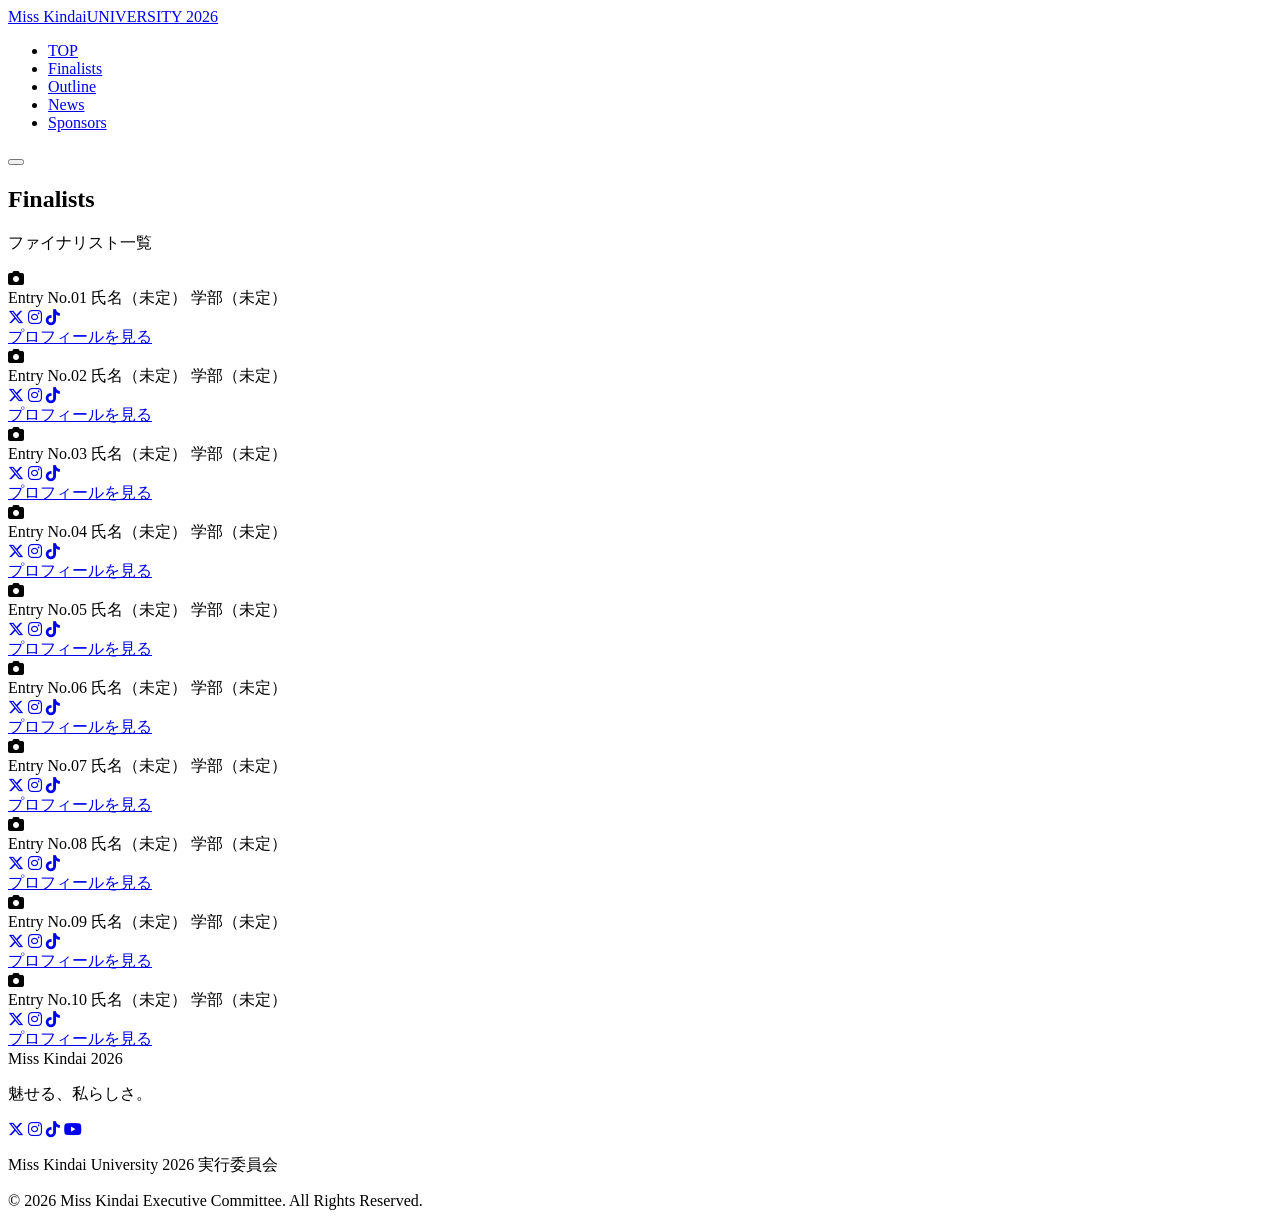
==== finalists.html @ e8363df0 "Add files via upload" ====
<!DOCTYPE html>
<html lang="ja">
<head>
  <meta charset="UTF-8">
  <meta name="viewport" content="width=device-width, initial-scale=1.0">
  <title>Finalists | ミス近畿大学2026</title>
  <meta name="description" content="ミス近畿大学2026 ファイナリスト一覧。">
  <link rel="preconnect" href="https://fonts.googleapis.com">
  <link rel="preconnect" href="https://fonts.gstatic.com" crossorigin>
  <link href="https://fonts.googleapis.com/css2?family=Cormorant+Garamond:wght@500;600;700&family=Noto+Sans+JP:wght@400;500;600;700&display=swap" rel="stylesheet">
  <link rel="stylesheet" href="https://cdnjs.cloudflare.com/ajax/libs/font-awesome/6.5.1/css/all.min.css">
  <link rel="stylesheet" href="css/style.css">
</head>
<body>

  <!-- ===== Header ===== -->
  <header class="header header--solid" id="header">
    <div class="header__inner">
      <a href="index.html" class="logo">Miss Kindai<span>UNIVERSITY 2026</span></a>
      <nav class="nav" id="nav">
        <ul class="nav__list">
          <li><a href="index.html">TOP</a></li>
          <li><a href="finalists.html">Finalists</a></li>
          <li><a href="outline.html">Outline</a></li>
          <li><a href="news.html">News</a></li>
          <li><a href="sponsors.html">Sponsors</a></li>
        </ul>
      </nav>
      <button class="hamburger" id="hamburger" aria-label="メニュー">
        <span></span><span></span><span></span>
      </button>
    </div>
  </header>

  <!-- ===== Page hero ===== -->
  <section class="page-hero">
    <h1>Finalists</h1>
    <p>ファイナリスト一覧</p>
  </section>

  <!-- ===== Finalists grid ===== -->
  <section class="section">
    <div class="container">
      <div class="cards cards--4" id="finalist-grid">
        <!-- 10 cards injected below -->
      </div>
    </div>
  </section>

  <!-- ===== Footer ===== -->
  <footer class="footer">
    <div class="footer__logo">Miss Kindai 2026</div>
    <p class="footer__catch">魅せる、私らしさ。</p>
    <div class="footer__sns">
      <a href="#" aria-label="X"><i class="fa-brands fa-x-twitter"></i></a>
      <a href="#" aria-label="Instagram"><i class="fa-brands fa-instagram"></i></a>
      <a href="#" aria-label="TikTok"><i class="fa-brands fa-tiktok"></i></a>
      <a href="#" aria-label="YouTube"><i class="fa-brands fa-youtube"></i></a>
    </div>
    <p class="footer__org">Miss Kindai University 2026 実行委員会</p>
    <p class="footer__copy">© 2026 Miss Kindai Executive Committee. All Rights Reserved.</p>
  </footer>

  <script>
    // Generate 10 finalist cards
    const grid = document.getElementById('finalist-grid');
    let html = '';
    for (let i = 1; i <= 10; i++) {
      const no = String(i).padStart(2, '0');
      html += `
        <article class="card">
          <div class="placeholder-img ratio-34"><i class="fa-solid fa-camera"></i></div>
          <div class="card__body">
            <span class="card__no">Entry No.${no}</span>
            <span class="card__name">氏名（未定）</span>
            <span class="card__dept">学部（未定）</span>
            <div class="card__sns">
              <a href="#" aria-label="X"><i class="fa-brands fa-x-twitter"></i></a>
              <a href="#" aria-label="Instagram"><i class="fa-brands fa-instagram"></i></a>
              <a href="#" aria-label="TikTok"><i class="fa-brands fa-tiktok"></i></a>
            </div>
            <a href="profile.html" class="btn btn--ghost btn--sm">プロフィールを見る</a>
          </div>
        </article>`;
    }
    grid.innerHTML = html;

    // Hamburger
    const hamburger = document.getElementById('hamburger');
    const nav = document.getElementById('nav');
    hamburger.addEventListener('click', () => {
      hamburger.classList.toggle('is-open');
      nav.classList.toggle('is-open');
    });
    nav.querySelectorAll('a').forEach(a => a.addEventListener('click', () => {
      hamburger.classList.remove('is-open');
      nav.classList.remove('is-open');
    }));
  </script>
</body>
</html>
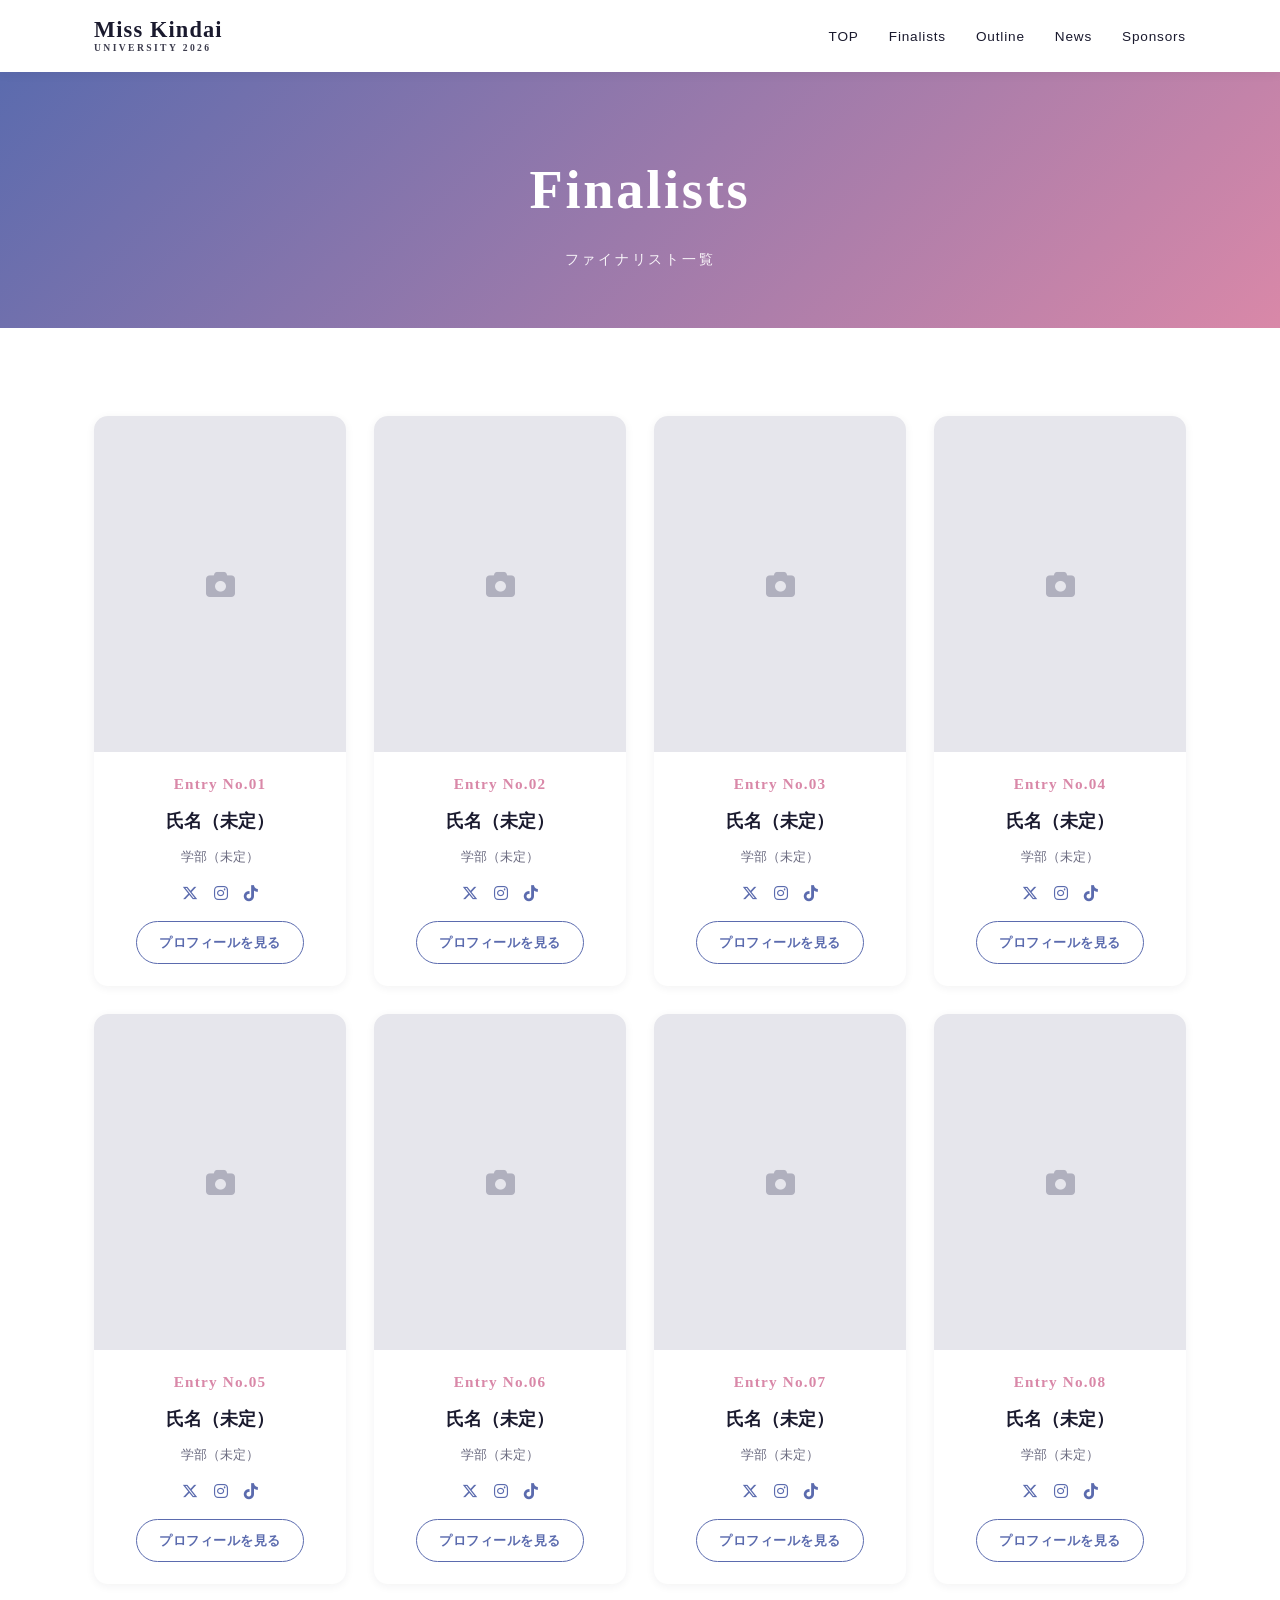
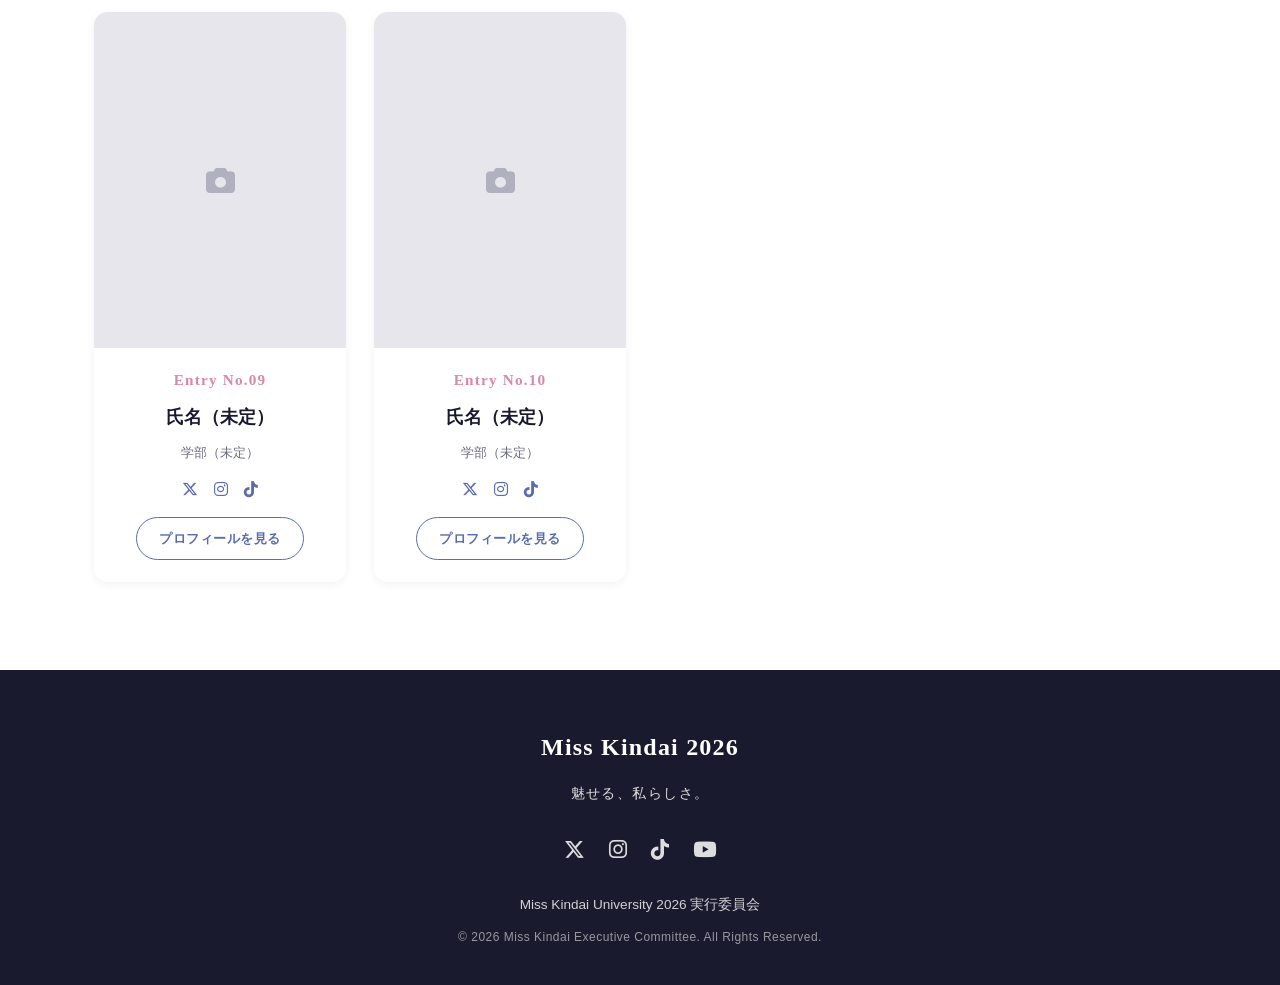
==== commit 6e4173c0: "Add files via upload" ====
--- a/finalists.html
+++ b/finalists.html
@@ -9,7 +9,7 @@
   <link rel="preconnect" href="https://fonts.gstatic.com" crossorigin>
   <link href="https://fonts.googleapis.com/css2?family=Cormorant+Garamond:wght@500;600;700&family=Noto+Sans+JP:wght@400;500;600;700&display=swap" rel="stylesheet">
   <link rel="stylesheet" href="https://cdnjs.cloudflare.com/ajax/libs/font-awesome/6.5.1/css/all.min.css">
-  <link rel="stylesheet" href="css/style.css">
+  <link rel="stylesheet" href="style.css">
 </head>
 <body>
 
--- a/style.css
+++ b/style.css
@@ -0,0 +1,797 @@
+/* ============================================
+   Miss Kindai 2026 — Common Stylesheet
+   ============================================ */
+
+:root {
+  --blue: #5B6BAE;
+  --pink: #D988A8;
+  --white: #FFFFFF;
+  --bg-sub: #F7F7FA;
+  --text: #1A1A2E;
+  --text-light: #6B6B80;
+  --gold: #C9A24B;
+  --gradient: linear-gradient(135deg, #5B6BAE, #D988A8);
+  --shadow-sm: 0 2px 10px rgba(26, 26, 46, 0.06);
+  --shadow-md: 0 8px 30px rgba(26, 26, 46, 0.10);
+  --radius: 14px;
+  --header-h: 72px;
+  --maxw: 1140px;
+}
+
+/* ---------- Reset ---------- */
+* { margin: 0; padding: 0; box-sizing: border-box; }
+
+html { scroll-behavior: smooth; }
+
+body {
+  font-family: "Noto Sans JP", sans-serif;
+  color: var(--text);
+  background: var(--white);
+  line-height: 1.8;
+  -webkit-font-smoothing: antialiased;
+  overflow-x: hidden;
+}
+
+img { max-width: 100%; display: block; }
+
+a { color: inherit; text-decoration: none; }
+
+ul { list-style: none; }
+
+.serif {
+  font-family: "Cormorant Garamond", "Noto Sans JP", serif;
+}
+
+/* ---------- Layout helpers ---------- */
+.container {
+  width: 100%;
+  max-width: var(--maxw);
+  margin: 0 auto;
+  padding: 0 24px;
+}
+
+.section {
+  padding: 88px 0;
+}
+
+.section--sub { background: var(--bg-sub); }
+
+.section-head {
+  text-align: center;
+  margin-bottom: 56px;
+}
+
+.section-head .en {
+  font-family: "Cormorant Garamond", serif;
+  font-size: 2.6rem;
+  font-weight: 600;
+  letter-spacing: 0.04em;
+  background: var(--gradient);
+  -webkit-background-clip: text;
+  background-clip: text;
+  -webkit-text-fill-color: transparent;
+  line-height: 1.2;
+}
+
+.section-head .ja {
+  display: block;
+  font-size: 0.85rem;
+  letter-spacing: 0.2em;
+  color: var(--text-light);
+  margin-top: 6px;
+}
+
+/* ---------- Buttons ---------- */
+.btn {
+  display: inline-flex;
+  align-items: center;
+  gap: 8px;
+  padding: 13px 32px;
+  border-radius: 999px;
+  font-size: 0.9rem;
+  font-weight: 600;
+  letter-spacing: 0.04em;
+  cursor: pointer;
+  border: none;
+  transition: transform 0.25s ease, box-shadow 0.25s ease, opacity 0.25s ease;
+}
+
+.btn--primary {
+  background: var(--gradient);
+  color: #fff;
+  box-shadow: 0 6px 20px rgba(91, 107, 174, 0.35);
+}
+.btn--primary:hover { transform: translateY(-2px); box-shadow: 0 10px 26px rgba(217, 136, 168, 0.4); }
+
+.btn--ghost {
+  background: transparent;
+  color: var(--blue);
+  border: 1.5px solid var(--blue);
+}
+.btn--ghost:hover { background: var(--blue); color: #fff; }
+
+.btn--sm { padding: 9px 22px; font-size: 0.8rem; }
+
+/* ---------- Header ---------- */
+.header {
+  position: fixed;
+  inset: 0 0 auto 0;
+  height: var(--header-h);
+  display: flex;
+  align-items: center;
+  z-index: 100;
+  background: transparent;
+  transition: background 0.35s ease, box-shadow 0.35s ease;
+}
+
+.header__inner {
+  width: 100%;
+  max-width: var(--maxw);
+  margin: 0 auto;
+  padding: 0 24px;
+  display: flex;
+  align-items: center;
+  justify-content: space-between;
+}
+
+.logo {
+  font-family: "Cormorant Garamond", serif;
+  font-size: 1.4rem;
+  font-weight: 600;
+  letter-spacing: 0.05em;
+  color: #fff;
+  transition: color 0.35s ease;
+  line-height: 1.1;
+}
+.logo span { display: block; font-size: 0.6rem; letter-spacing: 0.25em; font-family: "Noto Sans JP"; opacity: 0.85; }
+
+.nav__list {
+  display: flex;
+  align-items: center;
+  gap: 30px;
+}
+
+.nav__list a {
+  font-size: 0.85rem;
+  font-weight: 500;
+  letter-spacing: 0.06em;
+  color: #fff;
+  position: relative;
+  transition: color 0.35s ease;
+}
+.nav__list a::after {
+  content: "";
+  position: absolute;
+  left: 0; bottom: -6px;
+  width: 0; height: 2px;
+  background: var(--gradient);
+  transition: width 0.3s ease;
+}
+.nav__list a:hover::after { width: 100%; }
+
+/* scrolled state — white background */
+.header.is-scrolled {
+  background: rgba(255, 255, 255, 0.96);
+  box-shadow: var(--shadow-sm);
+  backdrop-filter: blur(8px);
+}
+.header.is-scrolled .logo { color: var(--text); }
+.header.is-scrolled .nav__list a { color: var(--text); }
+.header.is-scrolled .hamburger span { background: var(--text); }
+
+/* on inner pages (no hero) header is always solid */
+.header--solid {
+  background: rgba(255, 255, 255, 0.96);
+  box-shadow: var(--shadow-sm);
+  backdrop-filter: blur(8px);
+}
+.header--solid .logo { color: var(--text); }
+.header--solid .nav__list a { color: var(--text); }
+.header--solid .hamburger span { background: var(--text); }
+
+/* Hamburger */
+.hamburger {
+  display: none;
+  flex-direction: column;
+  gap: 5px;
+  width: 30px;
+  height: 24px;
+  background: none;
+  border: none;
+  cursor: pointer;
+  justify-content: center;
+  z-index: 110;
+}
+.hamburger span {
+  display: block;
+  height: 2px;
+  width: 100%;
+  background: #fff;
+  border-radius: 2px;
+  transition: transform 0.3s ease, opacity 0.3s ease, background 0.35s ease;
+}
+.hamburger.is-open span:nth-child(1) { transform: translateY(7px) rotate(45deg); }
+.hamburger.is-open span:nth-child(2) { opacity: 0; }
+.hamburger.is-open span:nth-child(3) { transform: translateY(-7px) rotate(-45deg); }
+
+/* ---------- Hero ---------- */
+.hero {
+  position: relative;
+  min-height: 100vh;
+  display: flex;
+  align-items: center;
+  justify-content: center;
+  text-align: center;
+  color: #fff;
+  overflow: hidden;
+}
+.hero__bg {
+  position: absolute;
+  inset: 0;
+  background: var(--gradient);
+  z-index: -2;
+}
+/* placeholder overlay where a hero image can be dropped in */
+.hero__bg::after {
+  content: "";
+  position: absolute;
+  inset: 0;
+  background: radial-gradient(circle at 30% 30%, rgba(255,255,255,0.18), transparent 60%),
+              radial-gradient(circle at 80% 70%, rgba(255,255,255,0.12), transparent 55%);
+}
+.hero__overlay {
+  position: absolute;
+  inset: 0;
+  background: rgba(26, 26, 46, 0.12);
+  z-index: -1;
+}
+.hero__inner { padding: 0 24px; }
+.hero__sub {
+  font-family: "Cormorant Garamond", serif;
+  font-size: 1.1rem;
+  letter-spacing: 0.3em;
+  text-transform: uppercase;
+  opacity: 0.9;
+  margin-bottom: 18px;
+}
+.hero__title {
+  font-size: clamp(2.6rem, 8vw, 5rem);
+  font-weight: 700;
+  letter-spacing: 0.08em;
+  line-height: 1.3;
+  text-shadow: 0 4px 24px rgba(26,26,46,0.25);
+}
+.hero__year {
+  font-family: "Cormorant Garamond", serif;
+  font-size: 1rem;
+  letter-spacing: 0.25em;
+  margin-top: 22px;
+  opacity: 0.9;
+}
+.hero__cta { margin-top: 38px; }
+.hero__scroll {
+  position: absolute;
+  bottom: 26px;
+  left: 50%;
+  transform: translateX(-50%);
+  font-size: 0.7rem;
+  letter-spacing: 0.2em;
+  opacity: 0.85;
+  animation: float 2s ease-in-out infinite;
+}
+@keyframes float { 0%,100%{transform:translate(-50%,0);} 50%{transform:translate(-50%,8px);} }
+
+/* ---------- Page hero (inner pages) ---------- */
+.page-hero {
+  margin-top: var(--header-h);
+  padding: 70px 0 56px;
+  text-align: center;
+  background: var(--gradient);
+  color: #fff;
+}
+.page-hero h1 {
+  font-family: "Cormorant Garamond", serif;
+  font-size: clamp(2.4rem, 6vw, 3.4rem);
+  font-weight: 600;
+  letter-spacing: 0.05em;
+}
+.page-hero p {
+  font-size: 0.85rem;
+  letter-spacing: 0.2em;
+  margin-top: 8px;
+  opacity: 0.92;
+}
+
+/* ---------- Placeholder image ---------- */
+.placeholder-img {
+  background: #E6E6EC;
+  display: flex;
+  align-items: center;
+  justify-content: center;
+  color: #B0B0BE;
+  font-size: 1.8rem;
+  border-radius: var(--radius);
+  overflow: hidden;
+}
+.placeholder-img.ratio-34 { aspect-ratio: 3 / 4; }
+.placeholder-img.ratio-43 { aspect-ratio: 4 / 3; }
+.placeholder-img.ratio-169 { aspect-ratio: 16 / 9; }
+.placeholder-img.ratio-21 { aspect-ratio: 2 / 1; }
+
+/* ---------- Concept ---------- */
+.concept { text-align: center; }
+.concept__catch {
+  font-size: clamp(1.6rem, 4vw, 2.4rem);
+  font-weight: 700;
+  letter-spacing: 0.06em;
+  margin-bottom: 28px;
+  background: var(--gradient);
+  -webkit-background-clip: text;
+  background-clip: text;
+  -webkit-text-fill-color: transparent;
+}
+.concept__text {
+  max-width: 760px;
+  margin: 0 auto;
+  font-size: 0.98rem;
+  color: #3a3a4d;
+  text-align: justify;
+}
+
+/* ---------- Finalist cards grid ---------- */
+.cards {
+  display: grid;
+  gap: 28px;
+}
+.cards--3 { grid-template-columns: repeat(3, 1fr); }
+.cards--4 { grid-template-columns: repeat(4, 1fr); }
+
+.card {
+  background: #fff;
+  border-radius: var(--radius);
+  overflow: hidden;
+  box-shadow: var(--shadow-sm);
+  transition: transform 0.3s ease, box-shadow 0.3s ease;
+  display: flex;
+  flex-direction: column;
+}
+.card:hover { transform: translateY(-6px); box-shadow: var(--shadow-md); }
+.card .placeholder-img { border-radius: 0; }
+.card__body {
+  padding: 18px 18px 22px;
+  text-align: center;
+  display: flex;
+  flex-direction: column;
+  gap: 8px;
+  flex: 1;
+}
+.card__no {
+  font-family: "Cormorant Garamond", serif;
+  font-size: 0.95rem;
+  letter-spacing: 0.08em;
+  color: var(--pink);
+  font-weight: 600;
+}
+.card__name {
+  font-size: 1.1rem;
+  font-weight: 600;
+}
+.card__dept {
+  font-size: 0.8rem;
+  color: var(--text-light);
+}
+.card__sns {
+  display: flex;
+  justify-content: center;
+  gap: 16px;
+  font-size: 1rem;
+  color: var(--blue);
+  margin: 4px 0;
+}
+.card__sns a:hover { color: var(--pink); }
+.card .btn { margin-top: auto; align-self: center; }
+
+/* ---------- Schedule ---------- */
+.schedule-list {
+  max-width: 720px;
+  margin: 0 auto;
+}
+.schedule-item {
+  display: flex;
+  align-items: center;
+  gap: 24px;
+  padding: 18px 4px;
+  border-bottom: 1px solid #E6E6EC;
+}
+.schedule-item__date {
+  font-family: "Cormorant Garamond", serif;
+  font-weight: 600;
+  color: var(--blue);
+  flex: 0 0 130px;
+  font-size: 1rem;
+  letter-spacing: 0.02em;
+}
+.schedule-item__label { font-size: 0.95rem; }
+.schedule-item.is-final {
+  background: linear-gradient(135deg, rgba(91,107,174,0.08), rgba(217,136,168,0.08));
+  border-radius: var(--radius);
+  border-bottom: none;
+  padding: 22px;
+  margin-top: 12px;
+}
+.schedule-item.is-final .schedule-item__date { color: var(--pink); }
+.schedule-item.is-final .schedule-item__label { font-weight: 600; }
+.schedule-item__place {
+  display: block;
+  font-size: 0.82rem;
+  color: var(--text-light);
+  margin-top: 2px;
+}
+
+/* ---------- Timeline (outline) ---------- */
+.timeline {
+  max-width: 720px;
+  margin: 0 auto;
+  position: relative;
+  padding-left: 28px;
+}
+.timeline::before {
+  content: "";
+  position: absolute;
+  left: 7px; top: 6px; bottom: 6px;
+  width: 2px;
+  background: var(--gradient);
+}
+.timeline__item {
+  position: relative;
+  padding: 0 0 30px 24px;
+}
+.timeline__item::before {
+  content: "";
+  position: absolute;
+  left: -28px; top: 6px;
+  width: 16px; height: 16px;
+  border-radius: 50%;
+  background: #fff;
+  border: 3px solid var(--blue);
+}
+.timeline__item.is-final::before { border-color: var(--pink); background: var(--pink); }
+.timeline__date {
+  font-family: "Cormorant Garamond", serif;
+  font-weight: 600;
+  color: var(--blue);
+  font-size: 0.95rem;
+}
+.timeline__item.is-final .timeline__date { color: var(--pink); }
+.timeline__label { font-size: 0.95rem; }
+
+/* ---------- News list ---------- */
+.news-list { max-width: 820px; margin: 0 auto; }
+.news-row {
+  display: flex;
+  align-items: center;
+  gap: 20px;
+  padding: 22px 8px;
+  border-bottom: 1px solid #E6E6EC;
+  transition: background 0.25s ease;
+}
+.news-row:hover { background: var(--bg-sub); }
+.news-row__date {
+  font-family: "Cormorant Garamond", serif;
+  font-weight: 600;
+  color: var(--text-light);
+  flex: 0 0 96px;
+  font-size: 0.95rem;
+}
+.badge {
+  flex: 0 0 auto;
+  font-size: 0.72rem;
+  font-weight: 600;
+  letter-spacing: 0.05em;
+  padding: 4px 14px;
+  border-radius: 999px;
+  color: #fff;
+  white-space: nowrap;
+}
+.badge--info { background: var(--blue); }
+.badge--event { background: var(--pink); }
+.badge--result { background: var(--gold); }
+.news-row__title {
+  font-size: 0.95rem;
+  flex: 1;
+}
+.news-row:hover .news-row__title { color: var(--blue); }
+
+/* ---------- Info table ---------- */
+.info-table {
+  width: 100%;
+  max-width: 760px;
+  margin: 0 auto;
+  border-collapse: collapse;
+}
+.info-table th, .info-table td {
+  text-align: left;
+  padding: 18px 16px;
+  border-bottom: 1px solid #E6E6EC;
+  font-size: 0.95rem;
+}
+.info-table th {
+  width: 220px;
+  color: var(--blue);
+  font-weight: 600;
+  letter-spacing: 0.04em;
+}
+
+/* ---------- Judging cards ---------- */
+.judge-grid {
+  display: grid;
+  grid-template-columns: repeat(5, 1fr);
+  gap: 18px;
+}
+.judge-card {
+  background: #fff;
+  border-radius: var(--radius);
+  padding: 28px 16px;
+  text-align: center;
+  box-shadow: var(--shadow-sm);
+  transition: transform 0.3s ease;
+}
+.judge-card:hover { transform: translateY(-5px); }
+.judge-card__icon {
+  font-size: 1.8rem;
+  background: var(--gradient);
+  -webkit-background-clip: text;
+  background-clip: text;
+  -webkit-text-fill-color: transparent;
+  margin-bottom: 12px;
+}
+.judge-card__pct {
+  font-family: "Cormorant Garamond", serif;
+  font-size: 1.6rem;
+  font-weight: 700;
+  color: var(--pink);
+}
+.judge-card__title { font-size: 0.9rem; font-weight: 600; margin: 6px 0; }
+.judge-card__desc { font-size: 0.78rem; color: var(--text-light); }
+
+.note-box {
+  max-width: 760px;
+  margin: 36px auto 0;
+  background: linear-gradient(135deg, rgba(91,107,174,0.07), rgba(217,136,168,0.07));
+  border-left: 4px solid var(--pink);
+  border-radius: 10px;
+  padding: 22px 26px;
+  font-size: 0.9rem;
+}
+.note-box strong { color: var(--blue); }
+
+/* ---------- Support cards ---------- */
+.support-grid {
+  display: grid;
+  grid-template-columns: repeat(3, 1fr);
+  gap: 24px;
+}
+.support-card {
+  background: #fff;
+  border-radius: var(--radius);
+  padding: 32px 24px;
+  text-align: center;
+  box-shadow: var(--shadow-sm);
+}
+.support-card__icon {
+  font-size: 2rem;
+  color: var(--pink);
+  margin-bottom: 14px;
+}
+.support-card h3 { font-size: 1.05rem; margin-bottom: 10px; }
+.support-card p { font-size: 0.85rem; color: var(--text-light); }
+
+/* ---------- Profile page ---------- */
+.profile-grid {
+  display: grid;
+  grid-template-columns: 1fr 1.2fr;
+  gap: 48px;
+  align-items: start;
+}
+.profile-photos { display: flex; flex-direction: column; gap: 14px; }
+.profile-photos__sub {
+  display: grid;
+  grid-template-columns: repeat(3, 1fr);
+  gap: 14px;
+}
+.profile-info__no {
+  font-family: "Cormorant Garamond", serif;
+  font-size: 1.2rem;
+  color: var(--pink);
+  font-weight: 600;
+  letter-spacing: 0.08em;
+}
+.profile-info__name {
+  font-family: "Cormorant Garamond", serif;
+  font-size: 2.6rem;
+  font-weight: 600;
+  line-height: 1.2;
+  margin: 4px 0 24px;
+}
+.profile-table { width: 100%; border-collapse: collapse; margin-bottom: 28px; }
+.profile-table th, .profile-table td {
+  text-align: left;
+  padding: 12px 10px;
+  border-bottom: 1px solid #E6E6EC;
+  font-size: 0.9rem;
+}
+.profile-table th { width: 110px; color: var(--blue); font-weight: 600; }
+.profile-block { margin-bottom: 24px; }
+.profile-block h3 {
+  font-size: 0.95rem;
+  color: var(--blue);
+  margin-bottom: 8px;
+  padding-left: 12px;
+  border-left: 3px solid var(--pink);
+}
+.profile-block p { font-size: 0.9rem; color: #3a3a4d; }
+.profile-sns {
+  display: flex;
+  gap: 20px;
+  font-size: 1.3rem;
+  color: var(--blue);
+  margin-bottom: 28px;
+}
+.profile-sns a:hover { color: var(--pink); }
+.back-link {
+  display: inline-block;
+  margin-top: 40px;
+  font-size: 0.9rem;
+  color: var(--blue);
+  font-weight: 500;
+}
+.back-link:hover { color: var(--pink); }
+
+/* ---------- Sponsors ---------- */
+.sponsor-intro {
+  max-width: 720px;
+  margin: 0 auto 56px;
+  text-align: center;
+  font-size: 0.96rem;
+  color: #3a3a4d;
+}
+.sponsor-grid {
+  display: grid;
+  grid-template-columns: repeat(3, 1fr);
+  gap: 28px;
+}
+.sponsor-item { text-align: center; }
+.sponsor-item .placeholder-img { margin-bottom: 12px; }
+.sponsor-item__name { font-size: 0.9rem; color: var(--text-light); font-weight: 500; }
+
+.recruit-grid {
+  display: grid;
+  grid-template-columns: repeat(3, 1fr);
+  gap: 24px;
+  margin-top: 12px;
+}
+.recruit-card {
+  background: #fff;
+  border-radius: var(--radius);
+  padding: 30px 24px;
+  text-align: center;
+  box-shadow: var(--shadow-sm);
+}
+.recruit-card__icon { font-size: 1.8rem; color: var(--blue); margin-bottom: 12px; }
+.recruit-card h3 { font-size: 1rem; margin-bottom: 8px; }
+.recruit-card p { font-size: 0.83rem; color: var(--text-light); }
+.recruit-contact {
+  text-align: center;
+  margin-top: 40px;
+  font-size: 0.95rem;
+}
+.recruit-contact a { color: var(--blue); font-weight: 600; }
+
+/* ---------- SNS section ---------- */
+.sns-links {
+  display: flex;
+  justify-content: center;
+  gap: 28px;
+  font-size: 2rem;
+}
+.sns-links a {
+  width: 64px; height: 64px;
+  border-radius: 50%;
+  display: flex;
+  align-items: center;
+  justify-content: center;
+  background: #fff;
+  color: var(--blue);
+  box-shadow: var(--shadow-sm);
+  transition: transform 0.3s ease, color 0.3s ease, background 0.3s ease;
+}
+.sns-links a:hover {
+  transform: translateY(-4px);
+  background: var(--gradient);
+  color: #fff;
+}
+
+/* ---------- Footer ---------- */
+.footer {
+  background: var(--text);
+  color: #fff;
+  text-align: center;
+  padding: 56px 24px 36px;
+}
+.footer__logo {
+  font-family: "Cormorant Garamond", serif;
+  font-size: 1.5rem;
+  font-weight: 600;
+  letter-spacing: 0.05em;
+}
+.footer__catch {
+  font-size: 0.9rem;
+  letter-spacing: 0.1em;
+  opacity: 0.85;
+  margin: 12px 0 24px;
+}
+.footer__sns {
+  display: flex;
+  justify-content: center;
+  gap: 24px;
+  font-size: 1.3rem;
+  margin-bottom: 24px;
+}
+.footer__sns a { opacity: 0.85; transition: opacity 0.25s ease, color 0.25s ease; }
+.footer__sns a:hover { opacity: 1; color: var(--pink); }
+.footer__org { font-size: 0.85rem; opacity: 0.8; }
+.footer__copy {
+  font-size: 0.75rem;
+  opacity: 0.55;
+  margin-top: 10px;
+  letter-spacing: 0.04em;
+}
+
+/* ============================================
+   Responsive
+   ============================================ */
+@media (max-width: 920px) {
+  .cards--4 { grid-template-columns: repeat(2, 1fr); }
+  .judge-grid { grid-template-columns: repeat(2, 1fr); }
+  .support-grid, .recruit-grid, .sponsor-grid { grid-template-columns: repeat(2, 1fr); }
+  .profile-grid { grid-template-columns: 1fr; gap: 32px; }
+}
+
+@media (max-width: 768px) {
+  .section { padding: 60px 0; }
+  .section-head .en { font-size: 2.1rem; }
+
+  /* mobile nav */
+  .hamburger { display: flex; }
+  .nav {
+    position: fixed;
+    inset: 0;
+    background: rgba(255, 255, 255, 0.98);
+    backdrop-filter: blur(10px);
+    transform: translateX(100%);
+    transition: transform 0.35s ease;
+    display: flex;
+    align-items: center;
+    justify-content: center;
+  }
+  .nav.is-open { transform: translateX(0); }
+  .nav__list {
+    flex-direction: column;
+    gap: 28px;
+  }
+  .nav__list a { color: var(--text) !important; font-size: 1.05rem; }
+}
+
+@media (max-width: 560px) {
+  .cards--3, .cards--4 { grid-template-columns: 1fr; }
+  .judge-grid { grid-template-columns: 1fr; }
+  .support-grid, .recruit-grid, .sponsor-grid { grid-template-columns: 1fr; }
+  .profile-photos__sub { grid-template-columns: repeat(3, 1fr); }
+  .schedule-item { flex-direction: column; align-items: flex-start; gap: 4px; }
+  .schedule-item__date { flex-basis: auto; }
+  .news-row { flex-wrap: wrap; gap: 10px; }
+  .news-row__date { flex-basis: auto; }
+  .news-row__title { flex-basis: 100%; }
+  .info-table th { width: 130px; }
+  .container { padding: 0 18px; }
+}
